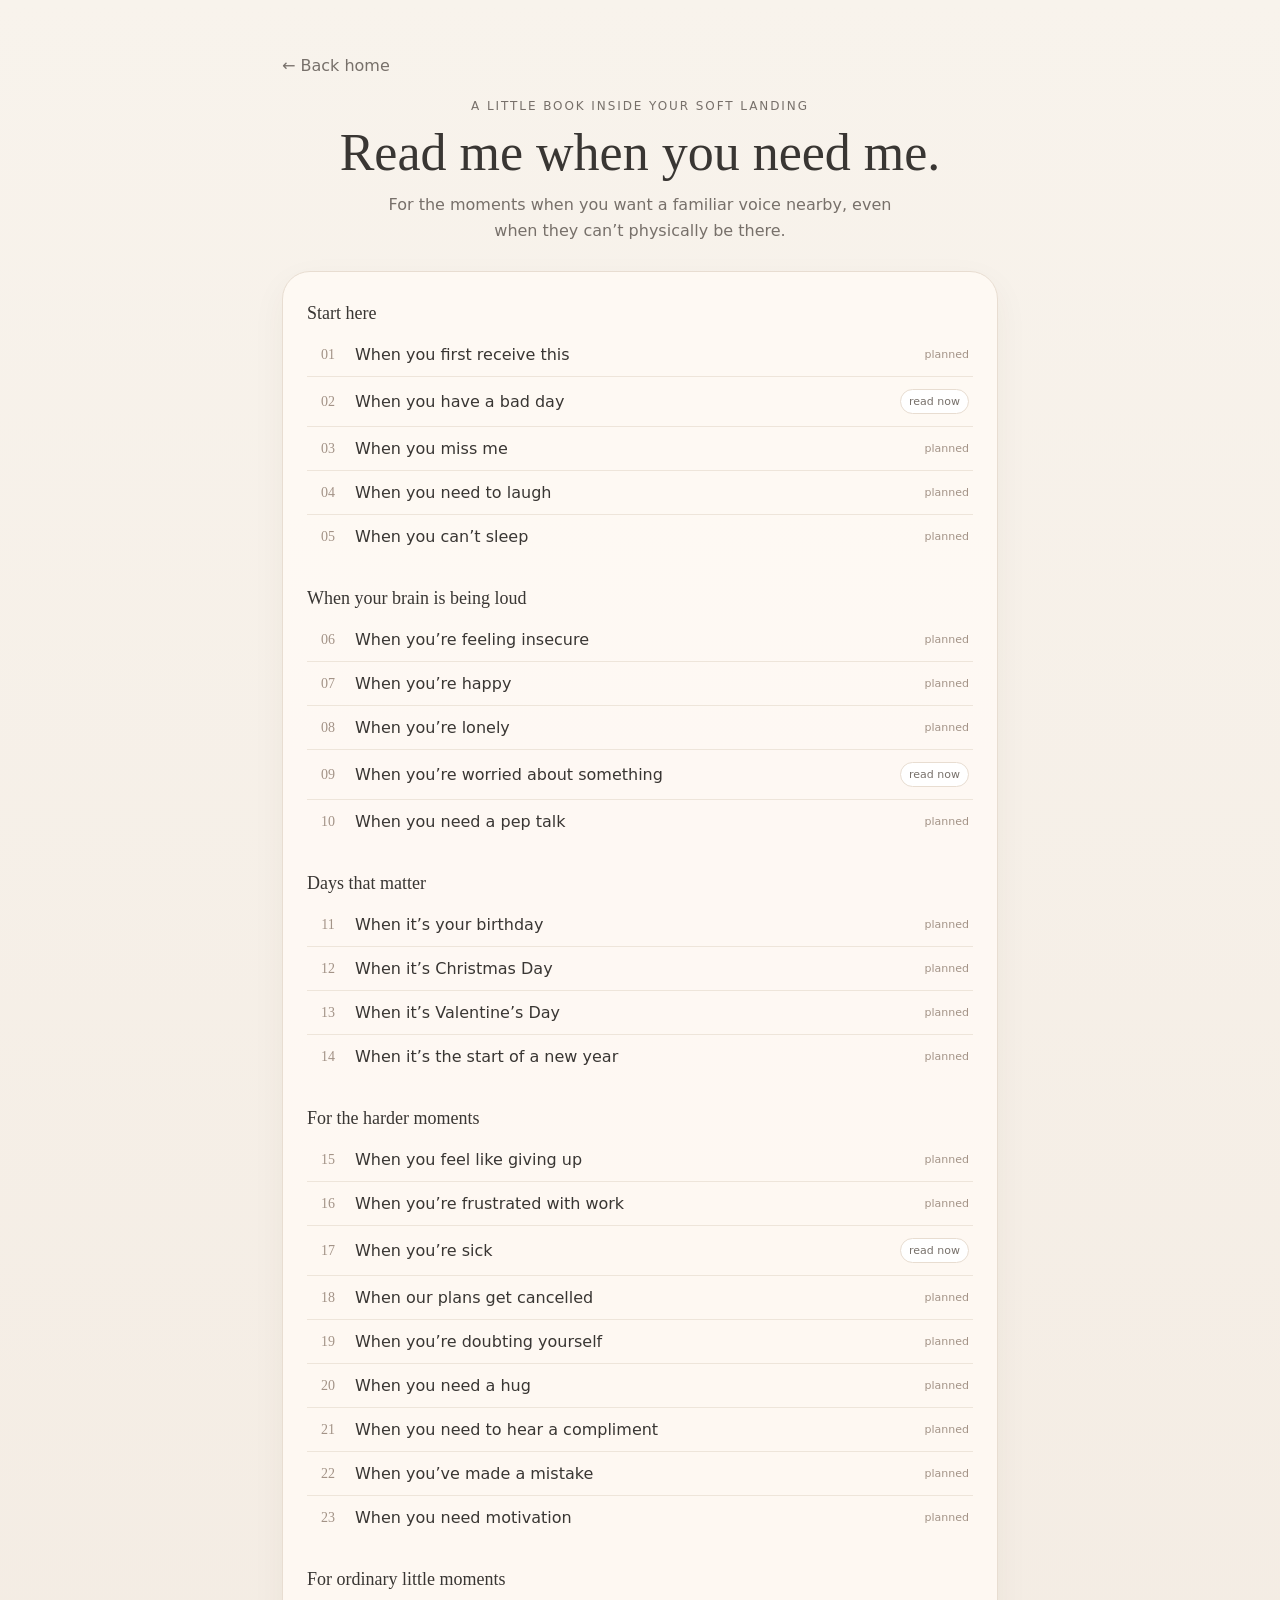
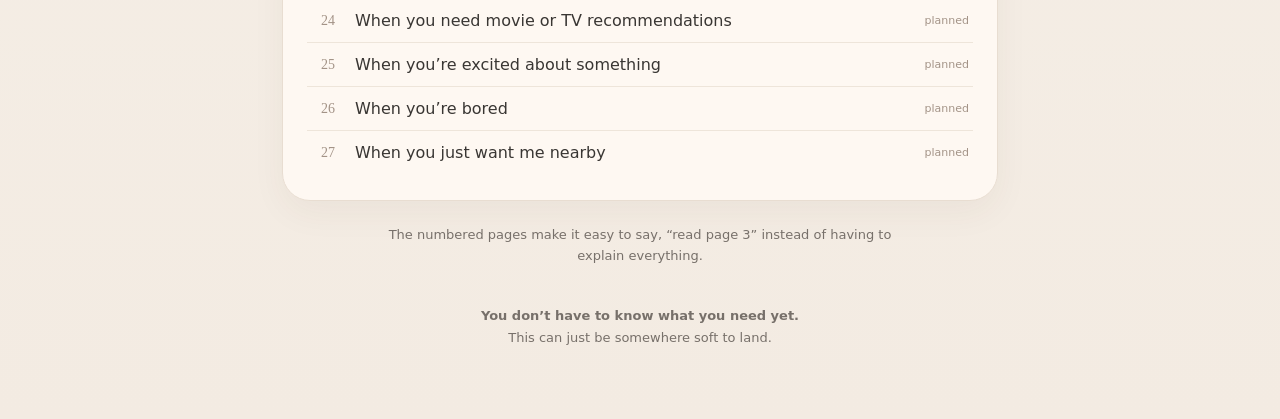
==== read-me.html @ 80aa357d "Add Read Me When You Need Me index" ====
<!doctype html>
<html lang="en">
<head>
  <meta charset="utf-8">
  <meta name="viewport" content="width=device-width,initial-scale=1">
  <title>Read Me When You Need Me · A Soft Place to Land</title>
  <link rel="stylesheet" href="css/style.css">
  <style>
    .book-head{max-width:610px;margin:0 auto 28px;text-align:center}
    .book-head .tiny{font-size:12px;letter-spacing:.16em;text-transform:uppercase;color:var(--muted);margin-bottom:10px}
    .book-head h2{font-family:Georgia,serif;font-size:clamp(34px,7vw,52px);font-weight:500;margin:0 0 10px}
    .book-head p{color:var(--muted);line-height:1.6;margin:0 auto;max-width:540px}
    .book{background:rgba(255,250,244,.9);border:1px solid var(--line);border-radius:28px;padding:26px 24px;box-shadow:0 12px 34px rgba(76,58,43,.05)}
    .chapter-label{font-family:Georgia,serif;font-size:18px;margin:25px 0 9px;padding-top:5px}
    .chapter-label:first-child{margin-top:0}
    .read-list{list-style:none;padding:0;margin:0}
    .read-item{display:grid;grid-template-columns:34px 1fr auto;align-items:center;gap:10px;padding:12px 4px;border-bottom:1px solid rgba(232,221,209,.7)}
    .read-item:last-child{border-bottom:0}
    .page-no{font-family:Georgia,serif;color:#a39387;font-size:14px;text-align:center}
    .read-link{color:inherit;text-decoration:none;line-height:1.35}
    .read-link:hover{text-decoration:underline;text-decoration-thickness:1px;text-underline-offset:3px}
    .ready{font-size:11px;border:1px solid var(--line);border-radius:999px;padding:5px 8px;color:var(--muted);background:#fff}
    .planned{font-size:11px;color:#a39387}
    .note{margin:24px auto 0;text-align:center;color:var(--muted);font-size:13px;line-height:1.6;max-width:520px}
    @media(max-width:600px){.book{padding:20px 16px}.read-item{grid-template-columns:29px 1fr auto}.ready{display:none}}
  </style>
</head>
<body>
  <main class="wrap">
    <a class="back" href="index.html">← Back home</a>

    <section class="book-head">
      <div class="tiny">a little book inside your soft landing</div>
      <h2>Read me when you need me.</h2>
      <p>For the moments when you want a familiar voice nearby, even when they can’t physically be there.</p>
    </section>

    <section class="book" aria-label="Read me when table of contents">
      <div class="chapter-label">Start here</div>
      <ol class="read-list">
        <li class="read-item"><span class="page-no">01</span><span>When you first receive this</span><span class="planned">planned</span></li>
        <li class="read-item"><span class="page-no">02</span><a class="read-link" href="open-when/rough-day.html">When you have a bad day</a><span class="ready">read now</span></li>
        <li class="read-item"><span class="page-no">03</span><span>When you miss me</span><span class="planned">planned</span></li>
        <li class="read-item"><span class="page-no">04</span><span>When you need to laugh</span><span class="planned">planned</span></li>
        <li class="read-item"><span class="page-no">05</span><span>When you can’t sleep</span><span class="planned">planned</span></li>
      </ol>

      <div class="chapter-label">When your brain is being loud</div>
      <ol class="read-list" start="6">
        <li class="read-item"><span class="page-no">06</span><span>When you’re feeling insecure</span><span class="planned">planned</span></li>
        <li class="read-item"><span class="page-no">07</span><span>When you’re happy</span><span class="planned">planned</span></li>
        <li class="read-item"><span class="page-no">08</span><span>When you’re lonely</span><span class="planned">planned</span></li>
        <li class="read-item"><span class="page-no">09</span><a class="read-link" href="open-when/panic.html">When you’re worried about something</a><span class="ready">read now</span></li>
        <li class="read-item"><span class="page-no">10</span><span>When you need a pep talk</span><span class="planned">planned</span></li>
      </ol>

      <div class="chapter-label">Days that matter</div>
      <ol class="read-list" start="11">
        <li class="read-item"><span class="page-no">11</span><span>When it’s your birthday</span><span class="planned">planned</span></li>
        <li class="read-item"><span class="page-no">12</span><span>When it’s Christmas Day</span><span class="planned">planned</span></li>
        <li class="read-item"><span class="page-no">13</span><span>When it’s Valentine’s Day</span><span class="planned">planned</span></li>
        <li class="read-item"><span class="page-no">14</span><span>When it’s the start of a new year</span><span class="planned">planned</span></li>
      </ol>

      <div class="chapter-label">For the harder moments</div>
      <ol class="read-list" start="15">
        <li class="read-item"><span class="page-no">15</span><span>When you feel like giving up</span><span class="planned">planned</span></li>
        <li class="read-item"><span class="page-no">16</span><span>When you’re frustrated with work</span><span class="planned">planned</span></li>
        <li class="read-item"><span class="page-no">17</span><a class="read-link" href="open-when/sick.html">When you’re sick</a><span class="ready">read now</span></li>
        <li class="read-item"><span class="page-no">18</span><span>When our plans get cancelled</span><span class="planned">planned</span></li>
        <li class="read-item"><span class="page-no">19</span><span>When you’re doubting yourself</span><span class="planned">planned</span></li>
        <li class="read-item"><span class="page-no">20</span><span>When you need a hug</span><span class="planned">planned</span></li>
        <li class="read-item"><span class="page-no">21</span><span>When you need to hear a compliment</span><span class="planned">planned</span></li>
        <li class="read-item"><span class="page-no">22</span><span>When you’ve made a mistake</span><span class="planned">planned</span></li>
        <li class="read-item"><span class="page-no">23</span><span>When you need motivation</span><span class="planned">planned</span></li>
      </ol>

      <div class="chapter-label">For ordinary little moments</div>
      <ol class="read-list" start="24">
        <li class="read-item"><span class="page-no">24</span><span>When you need movie or TV recommendations</span><span class="planned">planned</span></li>
        <li class="read-item"><span class="page-no">25</span><span>When you’re excited about something</span><span class="planned">planned</span></li>
        <li class="read-item"><span class="page-no">26</span><span>When you’re bored</span><span class="planned">planned</span></li>
        <li class="read-item"><span class="page-no">27</span><span>When you just want me nearby</span><span class="planned">planned</span></li>
      </ol>
    </section>

    <p class="note">The numbered pages make it easy to say, “read page 3” instead of having to explain everything.</p>
    <div class="footer"><b>You don’t have to know what you need yet.</b><br>This can just be somewhere soft to land.</div>
  </main>
</body>
</html>
---- css/style.css ----
:root{--bg:#f7f1e8;--ink:#393633;--muted:#77706a;--card:#fffaf4;--line:#e8ddd1;--accent:#a78473}*{box-sizing:border-box}body{margin:0;font-family:ui-rounded,"SF Pro Rounded",system-ui,-apple-system,sans-serif;background:linear-gradient(#f8f3ec,#f3ebe2);color:var(--ink);min-height:100vh}.wrap{max-width:760px;margin:auto;padding:56px 22px 70px}header{text-align:center;margin-bottom:42px}h1{font-family:Georgia,serif;font-weight:500;font-size:clamp(38px,7vw,64px);margin:0 0 9px;letter-spacing:-1.5px}.tag,.muted{color:var(--muted)}.intro{max-width:600px;margin:0 auto 32px;text-align:center;line-height:1.65}.grid{display:grid;grid-template-columns:1fr 1fr;gap:14px}.card{display:block;text-decoration:none;color:inherit;border:1px solid var(--line);background:rgba(255,250,244,.82);border-radius:22px;padding:20px;transition:.18s;box-shadow:0 7px 22px rgba(76,58,43,.04)}.card:hover{transform:translateY(-2px);box-shadow:0 10px 26px rgba(76,58,43,.08)}.icon{font-size:26px}.card h3{margin:10px 0 5px;font-size:17px}.card p{margin:0;color:var(--muted);font-size:14px;line-height:1.4}.full{grid-column:1/-1}.footer{text-align:center;color:var(--muted);margin-top:38px;font-size:13px;line-height:1.7}.back{text-decoration:none;color:var(--muted);display:inline-block;margin-bottom:24px}.panel{background:rgba(255,250,244,.9);border:1px solid var(--line);border-radius:28px;padding:30px;text-align:center}.panel h2{font-family:Georgia,serif;font-size:32px;font-weight:500}.quote{font-family:Georgia,serif;font-size:24px;line-height:1.45;margin:20px auto;max-width:500px}.steps{text-align:left;line-height:1.75;color:#5f5954}.button{border:1px solid var(--line);background:white;border-radius:999px;padding:12px 18px;cursor:pointer;color:var(--ink)}.breather{width:150px;height:150px;border-radius:50%;margin:34px auto;background:#d9c9bc;display:grid;place-items:center;color:#554a44;animation:breathe 8s ease-in-out infinite}@keyframes breathe{0%,100%{transform:scale(.75);opacity:.7}50%{transform:scale(1.1);opacity:1}}.potato{font-size:88px;margin:18px}@media(max-width:600px){.grid{grid-template-columns:1fr}.full{grid-column:auto}.wrap{padding-top:38px}}
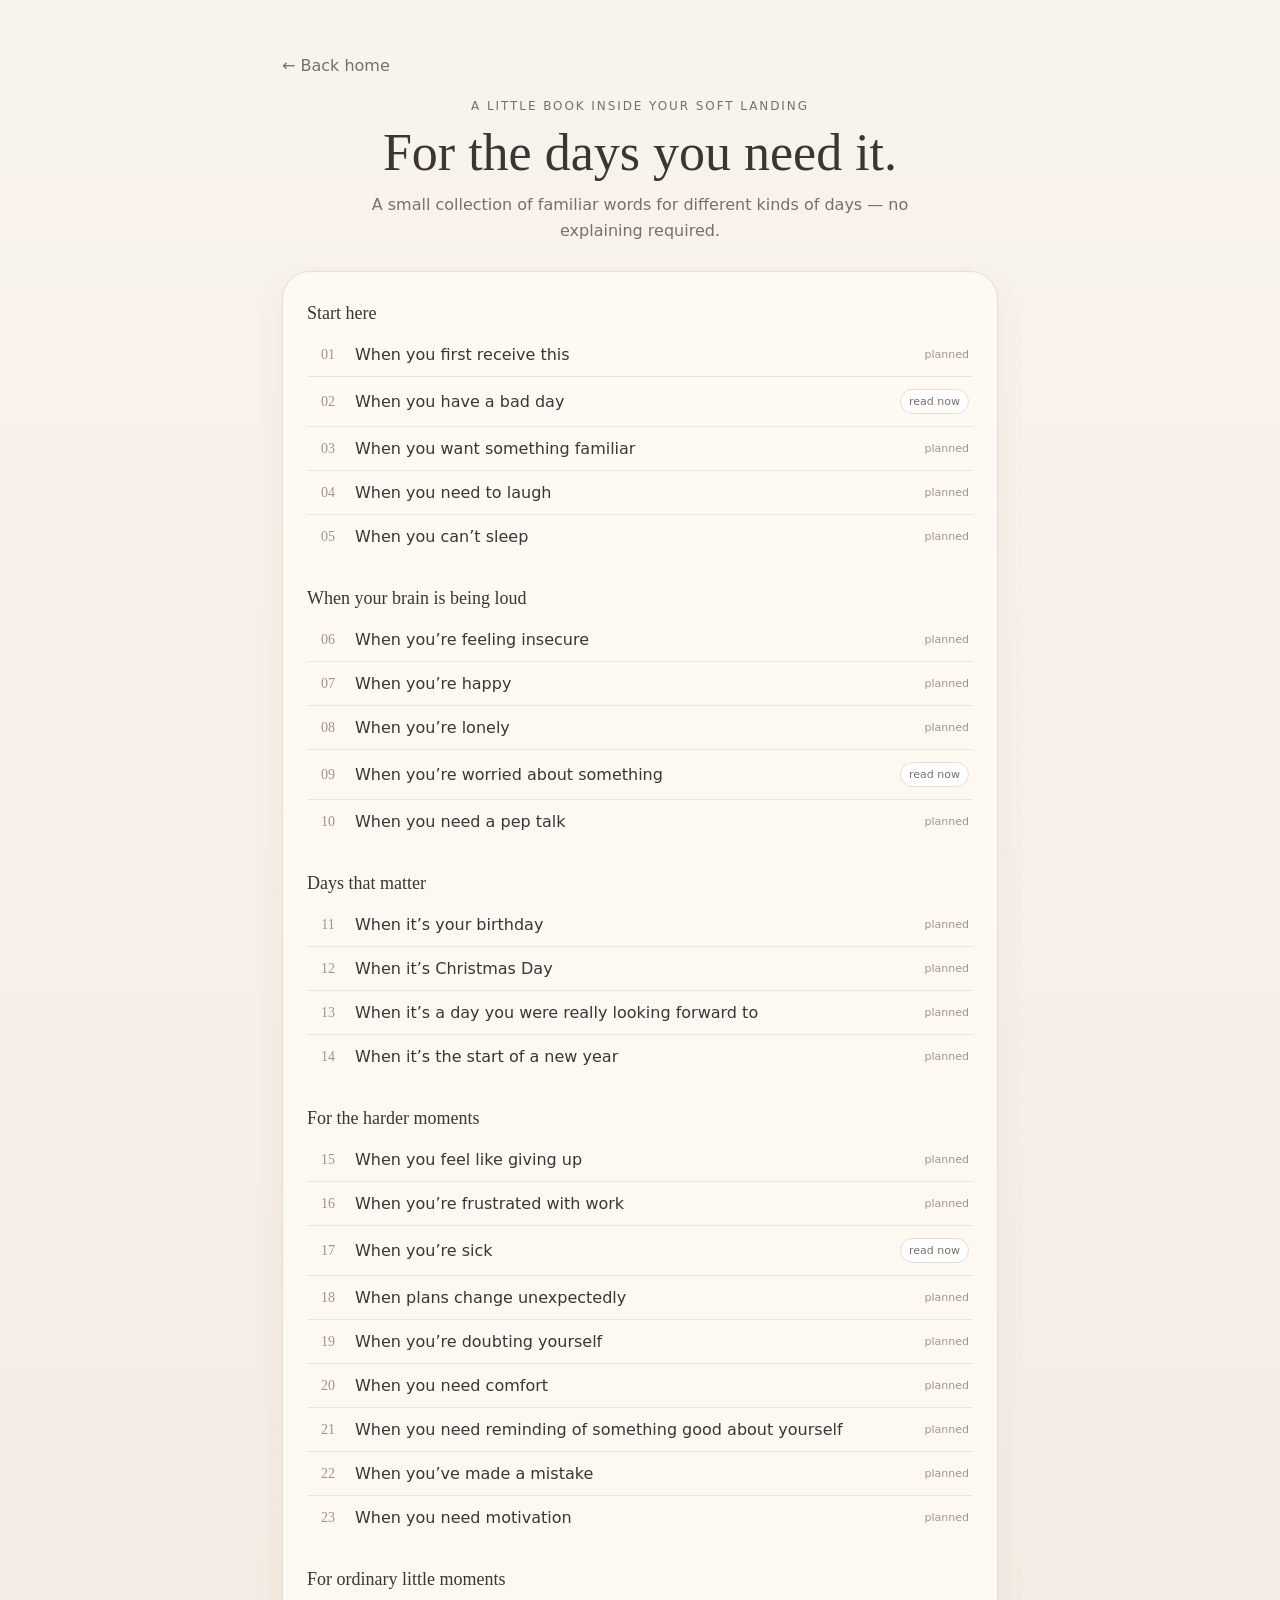
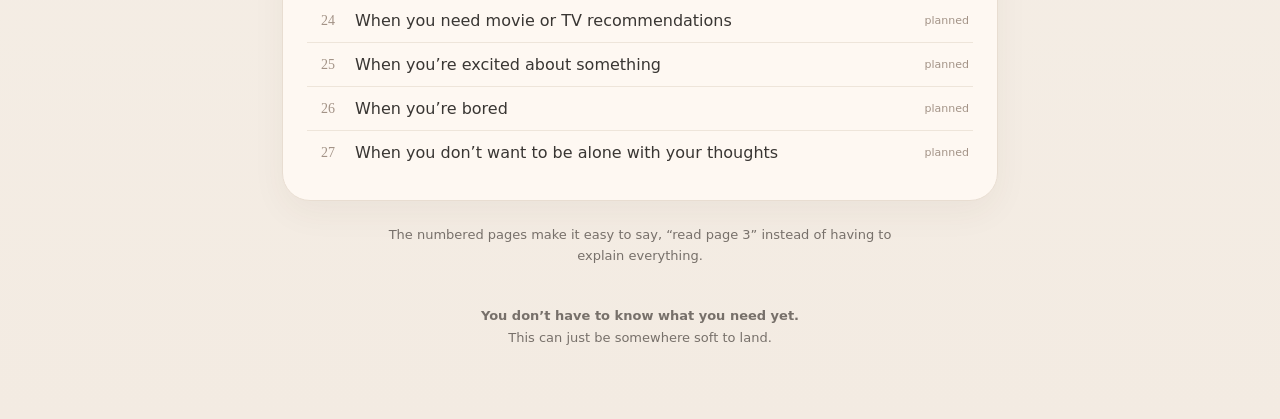
==== commit a9f3b0c7: "Make booklet tone warm and non-romantic" ====
--- a/read-me.html
+++ b/read-me.html
@@ -3,7 +3,7 @@
 <head>
   <meta charset="utf-8">
   <meta name="viewport" content="width=device-width,initial-scale=1">
-  <title>Read Me When You Need Me · A Soft Place to Land</title>
+  <title>For the Days You Need It · A Soft Place to Land</title>
   <link rel="stylesheet" href="css/style.css">
   <style>
     .book-head{max-width:610px;margin:0 auto 28px;text-align:center}
@@ -31,16 +31,16 @@
 
     <section class="book-head">
       <div class="tiny">a little book inside your soft landing</div>
-      <h2>Read me when you need me.</h2>
-      <p>For the moments when you want a familiar voice nearby, even when they can’t physically be there.</p>
+      <h2>For the days you need it.</h2>
+      <p>A small collection of familiar words for different kinds of days — no explaining required.</p>
     </section>
 
-    <section class="book" aria-label="Read me when table of contents">
+    <section class="book" aria-label="For the days you need it table of contents">
       <div class="chapter-label">Start here</div>
       <ol class="read-list">
         <li class="read-item"><span class="page-no">01</span><span>When you first receive this</span><span class="planned">planned</span></li>
         <li class="read-item"><span class="page-no">02</span><a class="read-link" href="open-when/rough-day.html">When you have a bad day</a><span class="ready">read now</span></li>
-        <li class="read-item"><span class="page-no">03</span><span>When you miss me</span><span class="planned">planned</span></li>
+        <li class="read-item"><span class="page-no">03</span><span>When you want something familiar</span><span class="planned">planned</span></li>
         <li class="read-item"><span class="page-no">04</span><span>When you need to laugh</span><span class="planned">planned</span></li>
         <li class="read-item"><span class="page-no">05</span><span>When you can’t sleep</span><span class="planned">planned</span></li>
       </ol>
@@ -58,7 +58,7 @@
       <ol class="read-list" start="11">
         <li class="read-item"><span class="page-no">11</span><span>When it’s your birthday</span><span class="planned">planned</span></li>
         <li class="read-item"><span class="page-no">12</span><span>When it’s Christmas Day</span><span class="planned">planned</span></li>
-        <li class="read-item"><span class="page-no">13</span><span>When it’s Valentine’s Day</span><span class="planned">planned</span></li>
+        <li class="read-item"><span class="page-no">13</span><span>When it’s a day you were really looking forward to</span><span class="planned">planned</span></li>
         <li class="read-item"><span class="page-no">14</span><span>When it’s the start of a new year</span><span class="planned">planned</span></li>
       </ol>
 
@@ -67,10 +67,10 @@
         <li class="read-item"><span class="page-no">15</span><span>When you feel like giving up</span><span class="planned">planned</span></li>
         <li class="read-item"><span class="page-no">16</span><span>When you’re frustrated with work</span><span class="planned">planned</span></li>
         <li class="read-item"><span class="page-no">17</span><a class="read-link" href="open-when/sick.html">When you’re sick</a><span class="ready">read now</span></li>
-        <li class="read-item"><span class="page-no">18</span><span>When our plans get cancelled</span><span class="planned">planned</span></li>
+        <li class="read-item"><span class="page-no">18</span><span>When plans change unexpectedly</span><span class="planned">planned</span></li>
         <li class="read-item"><span class="page-no">19</span><span>When you’re doubting yourself</span><span class="planned">planned</span></li>
-        <li class="read-item"><span class="page-no">20</span><span>When you need a hug</span><span class="planned">planned</span></li>
-        <li class="read-item"><span class="page-no">21</span><span>When you need to hear a compliment</span><span class="planned">planned</span></li>
+        <li class="read-item"><span class="page-no">20</span><span>When you need comfort</span><span class="planned">planned</span></li>
+        <li class="read-item"><span class="page-no">21</span><span>When you need reminding of something good about yourself</span><span class="planned">planned</span></li>
         <li class="read-item"><span class="page-no">22</span><span>When you’ve made a mistake</span><span class="planned">planned</span></li>
         <li class="read-item"><span class="page-no">23</span><span>When you need motivation</span><span class="planned">planned</span></li>
       </ol>
@@ -80,7 +80,7 @@
         <li class="read-item"><span class="page-no">24</span><span>When you need movie or TV recommendations</span><span class="planned">planned</span></li>
         <li class="read-item"><span class="page-no">25</span><span>When you’re excited about something</span><span class="planned">planned</span></li>
         <li class="read-item"><span class="page-no">26</span><span>When you’re bored</span><span class="planned">planned</span></li>
-        <li class="read-item"><span class="page-no">27</span><span>When you just want me nearby</span><span class="planned">planned</span></li>
+        <li class="read-item"><span class="page-no">27</span><span>When you don’t want to be alone with your thoughts</span><span class="planned">planned</span></li>
       </ol>
     </section>
 
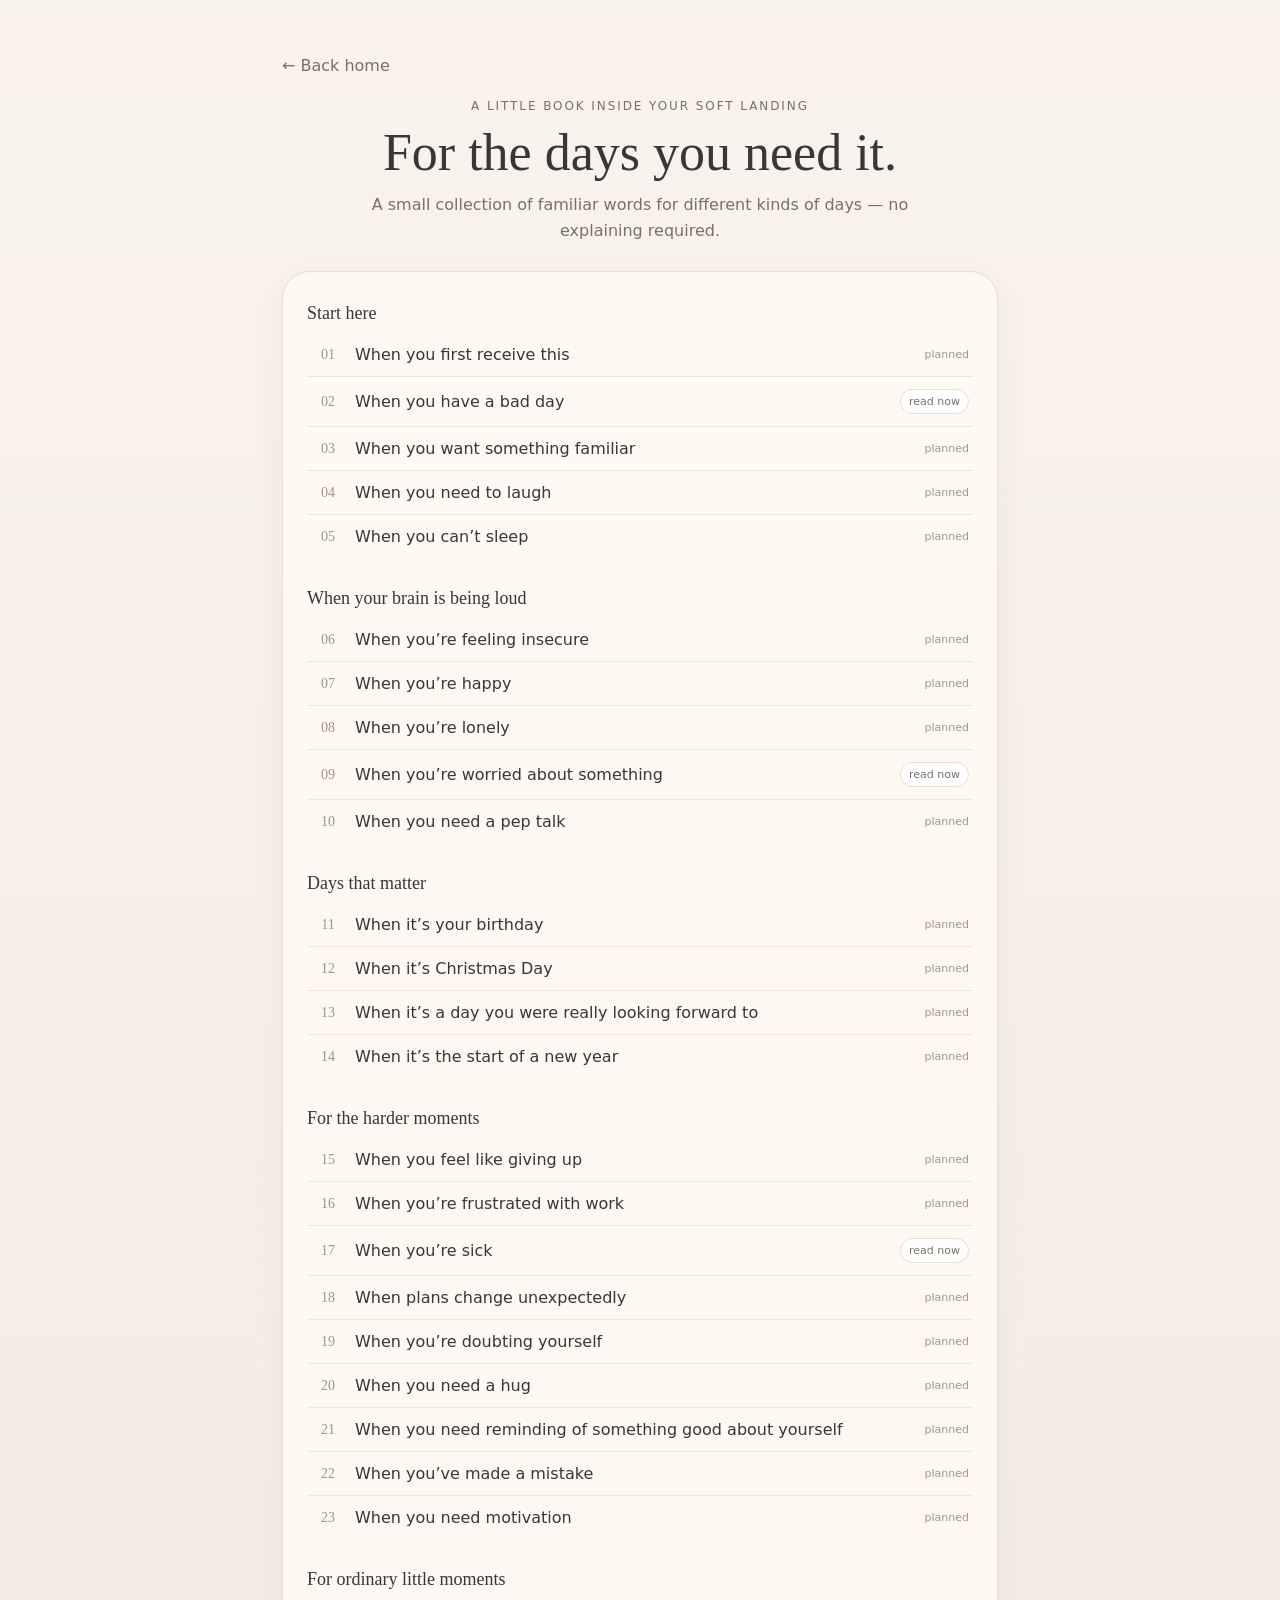
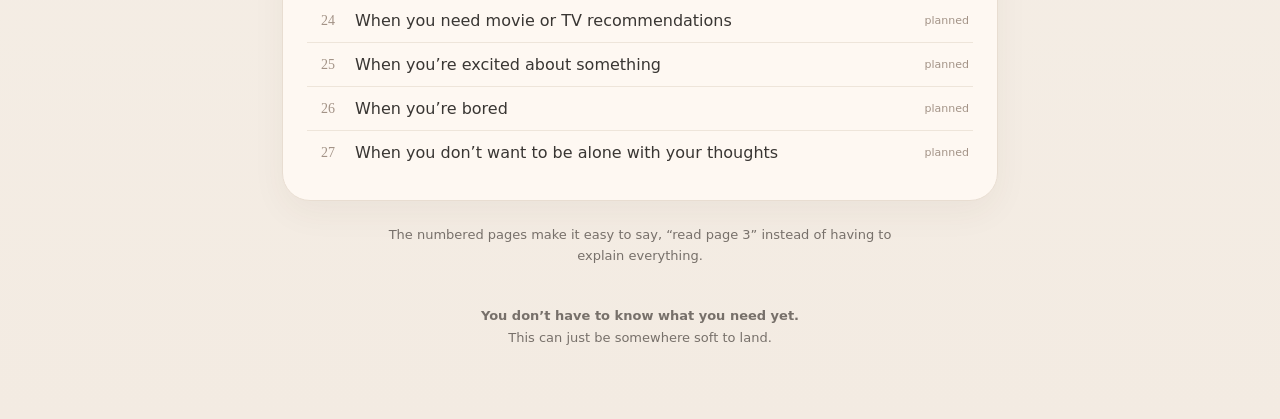
==== commit 40568553: "Restore 'When you need a hug' wording" ====
--- a/read-me.html
+++ b/read-me.html
@@ -69,7 +69,7 @@
         <li class="read-item"><span class="page-no">17</span><a class="read-link" href="open-when/sick.html">When you’re sick</a><span class="ready">read now</span></li>
         <li class="read-item"><span class="page-no">18</span><span>When plans change unexpectedly</span><span class="planned">planned</span></li>
         <li class="read-item"><span class="page-no">19</span><span>When you’re doubting yourself</span><span class="planned">planned</span></li>
-        <li class="read-item"><span class="page-no">20</span><span>When you need comfort</span><span class="planned">planned</span></li>
+        <li class="read-item"><span class="page-no">20</span><span>When you need a hug</span><span class="planned">planned</span></li>
         <li class="read-item"><span class="page-no">21</span><span>When you need reminding of something good about yourself</span><span class="planned">planned</span></li>
         <li class="read-item"><span class="page-no">22</span><span>When you’ve made a mistake</span><span class="planned">planned</span></li>
         <li class="read-item"><span class="page-no">23</span><span>When you need motivation</span><span class="planned">planned</span></li>
